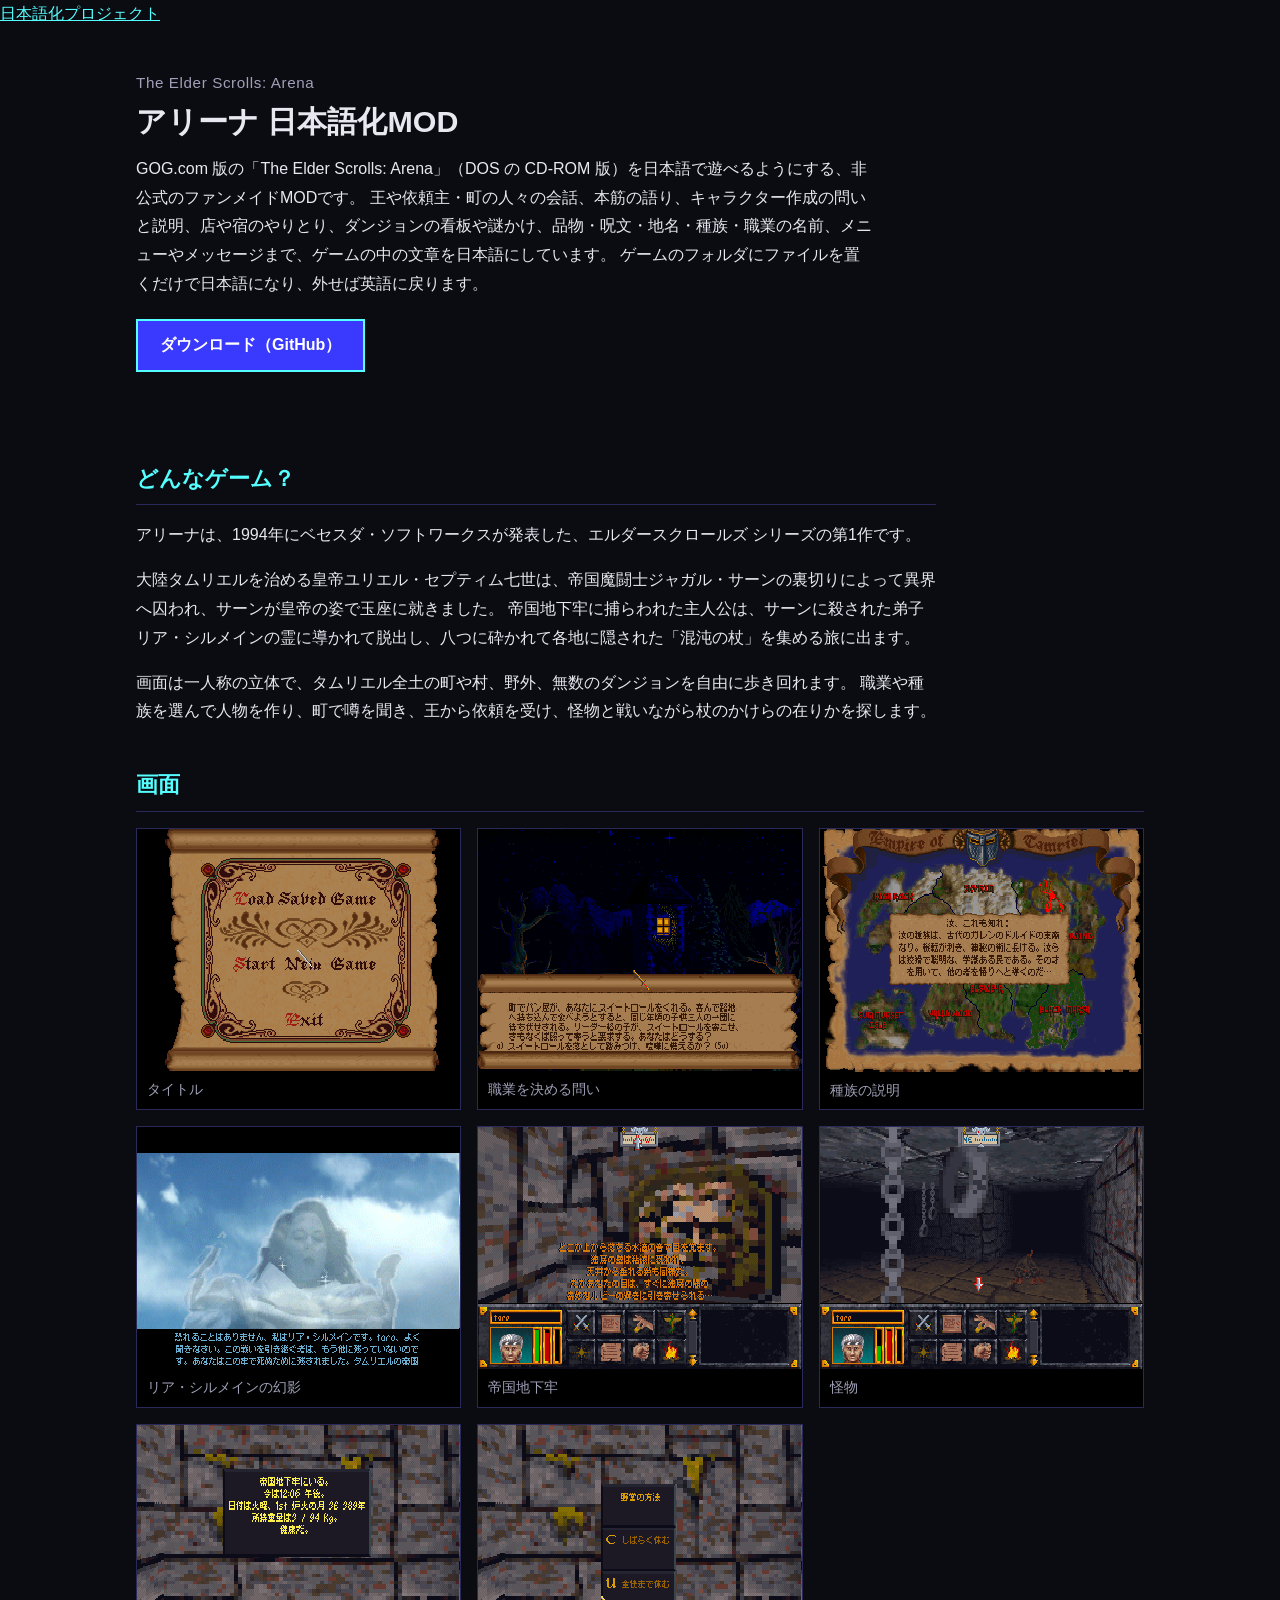
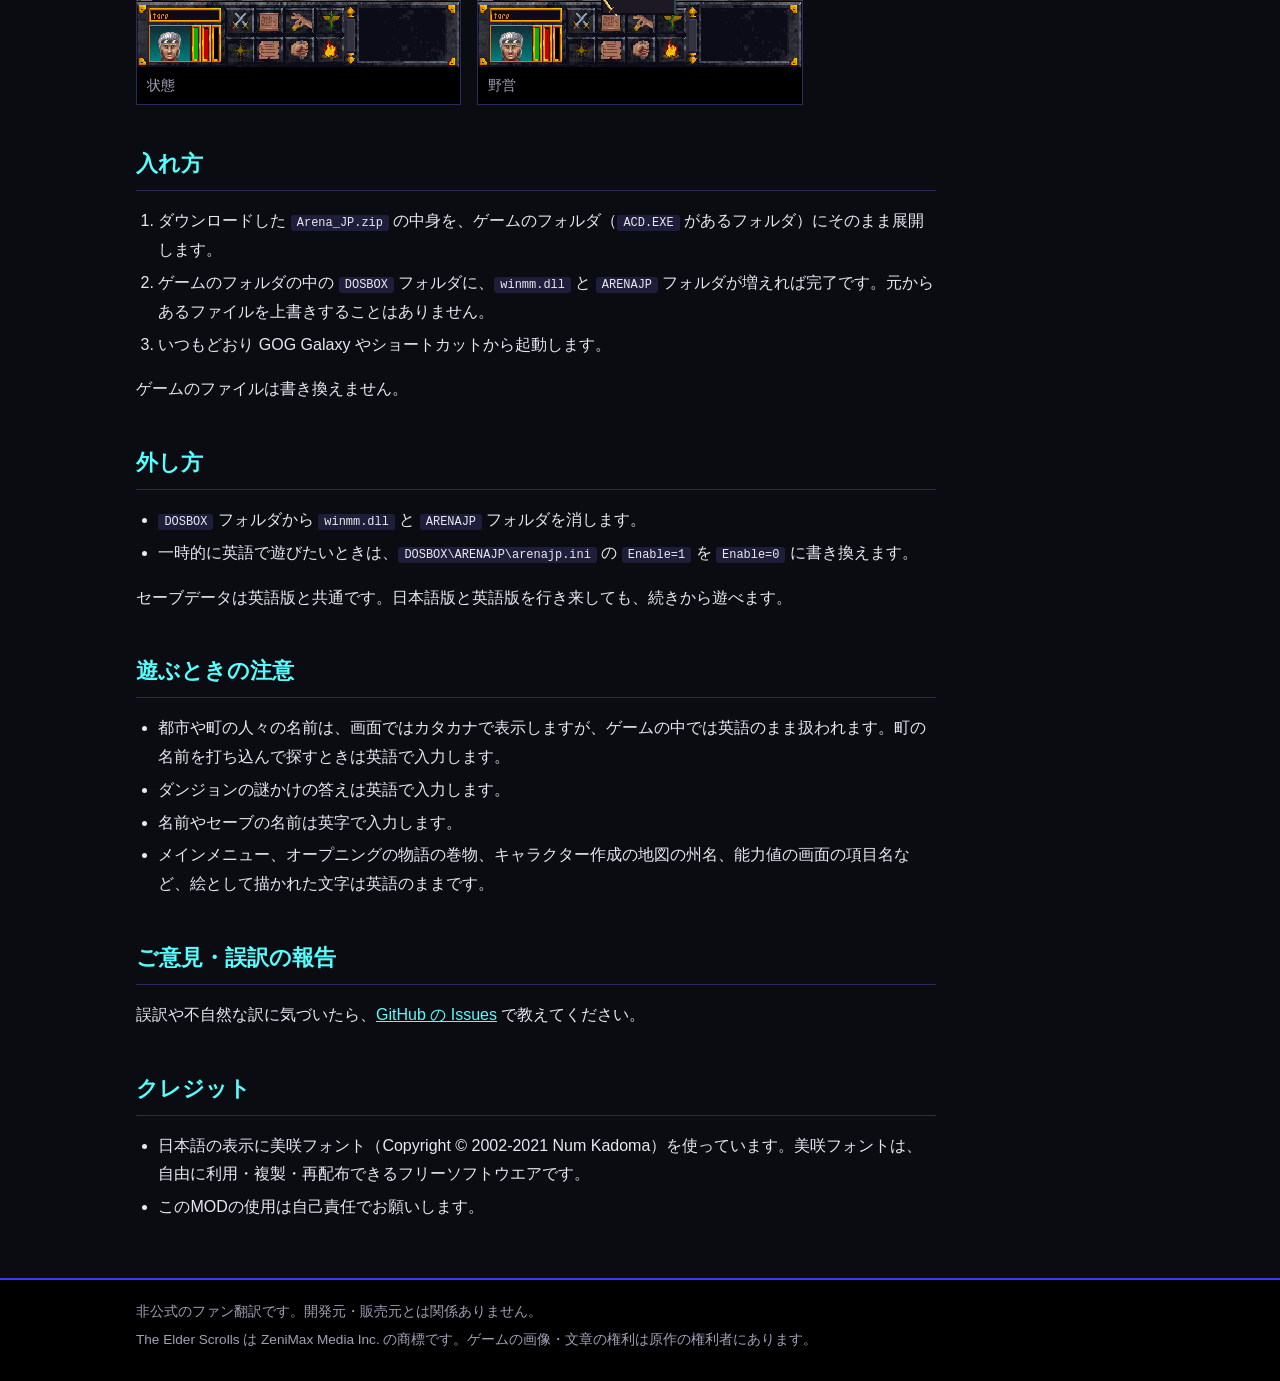
==== docs/arena/index.html @ bdac6918 "エルダースクロールズ シリーズ日本語化のサイトを作り、アリーナの日本語化MODを載せる Co-Authored-By: Claude Opus 5.5 <noreply@anthropic.com>" ====
<!doctype html>
<html lang="ja">
<head>
<meta charset="utf-8">
<meta name="viewport" content="width=device-width, initial-scale=1">
<title>アリーナ 日本語化MOD — エルダースクロールズ シリーズ 日本語化プロジェクト</title>
<meta name="description" content="GOG.com 版 The Elder Scrolls: Arena を日本語で遊べるようにする、非公式のファンメイドMOD。">
<meta property="og:type" content="article">
<meta property="og:title" content="アリーナ 日本語化MOD">
<meta property="og:description" content="GOG.com 版 The Elder Scrolls: Arena を日本語で遊べるようにする、非公式のファンメイドMOD。">
<meta property="og:url" content="https://higesho.github.io/tes-ja/arena/">
<meta property="og:image" content="https://higesho.github.io/tes-ja/arena/img/vision.png">
<link rel="stylesheet" href="../style.css">
</head>
<body>
<header class="jpn" id="jpn"><div class="jpn-band"><a class="jpn-home" href="https://higesho.github.io/ja/">日本語化プロジェクト</a></div></header>
<script src="https://higesho.github.io/ja/nav.js"></script>

<main class="band">
<section class="hero">
<p class="sub">The Elder Scrolls: Arena</p>
<h1>アリーナ 日本語化MOD</h1>
<p class="tag">GOG.com 版の「The Elder Scrolls: Arena」（DOS の CD-ROM 版）を日本語で遊べるようにする、非公式のファンメイドMODです。
王や依頼主・町の人々の会話、本筋の語り、キャラクター作成の問いと説明、店や宿のやりとり、ダンジョンの看板や謎かけ、品物・呪文・地名・種族・職業の名前、メニューやメッセージまで、ゲームの中の文章を日本語にしています。
ゲームのフォルダにファイルを置くだけで日本語になり、外せば英語に戻ります。</p>
<p><a class="dl" href="https://github.com/higesho/tes-ja/releases/tag/arena-v1.0">ダウンロード（GitHub）</a></p>
</section>

<div class="text">
<h2>どんなゲーム？</h2>
<p>アリーナは、1994年にベセスダ・ソフトワークスが発表した、エルダースクロールズ シリーズの第1作です。</p>
<p>大陸タムリエルを治める皇帝ユリエル・セプティム七世は、帝国魔闘士ジャガル・サーンの裏切りによって異界へ囚われ、サーンが皇帝の姿で玉座に就きました。
帝国地下牢に捕らわれた主人公は、サーンに殺された弟子リア・シルメインの霊に導かれて脱出し、八つに砕かれて各地に隠された「混沌の杖」を集める旅に出ます。</p>
<p>画面は一人称の立体で、タムリエル全土の町や村、野外、無数のダンジョンを自由に歩き回れます。
職業や種族を選んで人物を作り、町で噂を聞き、王から依頼を受け、怪物と戦いながら杖のかけらの在りかを探します。</p>
</div>

<h2>画面</h2>
<div class="shots">
  <figure><img src="img/title.png" alt="タイトル（メインメニュー）の画面" loading="lazy"><figcaption>タイトル</figcaption></figure>
  <figure><img src="img/question.png" alt="キャラクター作成で生い立ちの問いに答える画面" loading="lazy"><figcaption>職業を決める問い</figcaption></figure>
  <figure><img src="img/race.png" alt="タムリエルの地図の上に種族の説明が出る画面" loading="lazy"><figcaption>種族の説明</figcaption></figure>
  <figure><img src="img/vision.png" alt="リア・シルメインの幻影が日本語で語りかける画面" loading="lazy"><figcaption>リア・シルメインの幻影</figcaption></figure>
  <figure><img src="img/field.png" alt="帝国地下牢の壁の前に日本語の文が出る画面" loading="lazy"><figcaption>帝国地下牢</figcaption></figure>
  <figure><img src="img/monster.png" alt="地下牢の通路でネズミと出会う画面" loading="lazy"><figcaption>怪物</figcaption></figure>
  <figure><img src="img/status.png" alt="現在地・日付・所持重量を表示した画面" loading="lazy"><figcaption>状態</figcaption></figure>
  <figure><img src="img/camp.png" alt="野営の方法を選ぶ画面" loading="lazy"><figcaption>野営</figcaption></figure>
</div>

<div class="text">
<h2>入れ方</h2>
<ol>
<li>ダウンロードした <code>Arena_JP.zip</code> の中身を、ゲームのフォルダ（<code>ACD.EXE</code> があるフォルダ）にそのまま展開します。</li>
<li>ゲームのフォルダの中の <code>DOSBOX</code> フォルダに、<code>winmm.dll</code> と <code>ARENAJP</code> フォルダが増えれば完了です。元からあるファイルを上書きすることはありません。</li>
<li>いつもどおり GOG Galaxy やショートカットから起動します。</li>
</ol>
<p>ゲームのファイルは書き換えません。</p>

<h2>外し方</h2>
<ul>
<li><code>DOSBOX</code> フォルダから <code>winmm.dll</code> と <code>ARENAJP</code> フォルダを消します。</li>
<li>一時的に英語で遊びたいときは、<code>DOSBOX\ARENAJP\arenajp.ini</code> の <code>Enable=1</code> を <code>Enable=0</code> に書き換えます。</li>
</ul>
<p>セーブデータは英語版と共通です。日本語版と英語版を行き来しても、続きから遊べます。</p>

<h2>遊ぶときの注意</h2>
<ul>
<li>都市や町の人々の名前は、画面ではカタカナで表示しますが、ゲームの中では英語のまま扱われます。町の名前を打ち込んで探すときは英語で入力します。</li>
<li>ダンジョンの謎かけの答えは英語で入力します。</li>
<li>名前やセーブの名前は英字で入力します。</li>
<li>メインメニュー、オープニングの物語の巻物、キャラクター作成の地図の州名、能力値の画面の項目名など、絵として描かれた文字は英語のままです。</li>
</ul>

<h2>ご意見・誤訳の報告</h2>
<p>誤訳や不自然な訳に気づいたら、<a href="https://github.com/higesho/tes-ja/issues">GitHub の Issues</a> で教えてください。</p>

<h2>クレジット</h2>
<ul>
<li>日本語の表示に美咲フォント（Copyright &copy; 2002-2021 Num Kadoma）を使っています。美咲フォントは、自由に利用・複製・再配布できるフリーソフトウエアです。</li>
<li>このMODの使用は自己責任でお願いします。</li>
</ul>
</div>
</main>

<footer class="foot"><div class="band">
  <p>非公式のファン翻訳です。開発元・販売元とは関係ありません。</p>
  <p>The Elder Scrolls は ZeniMax Media Inc. の商標です。ゲームの画像・文章の権利は原作の権利者にあります。</p>
</div></footer>
</body>
</html>
---- docs/style.css ----
/* レルムズ・オブ・アルカニア シリーズ 日本語化プロジェクト — 共通スタイル（ultima-ja と共通） */
:root {
  --bg: #0b0b12;
  --panel: #14142a;
  --line: #2a2a5a;
  --text: #e8e8f0;
  --muted: #a0a0b8;
  --cyan: #55ffff;
  --blue: #3a3aff;
  --gold: #ffd75a;
  --green: #55ff55;
}

* { box-sizing: border-box; }

html { -webkit-text-size-adjust: 100%; }

body {
  margin: 0;
  background: var(--bg);
  color: var(--text);
  font-family: "Hiragino Kaku Gothic ProN", "Hiragino Sans", "Yu Gothic UI", "Meiryo", sans-serif;
  line-height: 1.8;
}

a { color: var(--cyan); }
a:hover { color: #ffffff; }

.band { max-width: 1040px; margin: 0 auto; padding: 0 16px; }

/* 上の帯 */
header.top { border-bottom: 2px solid var(--blue); background: #000; }
header.top .band { display: flex; flex-wrap: wrap; align-items: center; gap: 8px 24px; padding-top: 10px; padding-bottom: 10px; }
.brand { color: var(--cyan); font-weight: bold; font-size: 1.1rem; text-decoration: none; letter-spacing: 0.05em; }
header.top nav { display: flex; flex-wrap: wrap; gap: 4px 16px; }
header.top nav a { color: var(--muted); text-decoration: none; }
header.top nav a:hover, header.top nav a.here { color: var(--text); }

/* 冒頭 */
.hero { padding: 40px 0 24px; }
.hero h1 { margin: 0 0 12px; font-size: 1.9rem; line-height: 1.4; }
.hero .sub { margin: 0 0 4px; color: var(--muted); font-size: 0.95rem; letter-spacing: 0.04em; }
.hero p.tag { margin: 0 0 20px; max-width: 46em; }

.dl { display: inline-block; margin: 0 12px 8px 0; padding: 10px 22px; background: var(--blue); color: #fff; text-decoration: none; font-weight: bold; border: 2px solid var(--cyan); }
.dl:hover { background: #5555ff; color: #fff; }
.dl.sub { background: transparent; border-color: var(--line); color: var(--text); font-weight: normal; }

h2 { margin: 40px 0 12px; padding-bottom: 6px; border-bottom: 1px solid var(--line); font-size: 1.35rem; color: var(--cyan); }
h3 { margin: 24px 0 8px; font-size: 1.1rem; }

code { background: #1e1e3a; padding: 1px 6px; border-radius: 3px; font-size: 0.92em; word-break: break-all; }

/* 作品一覧 */
.titles { display: grid; grid-template-columns: repeat(auto-fill, minmax(230px, 1fr)); gap: 16px; margin: 16px 0 8px; padding: 0; list-style: none; }
.titles li { background: var(--panel); border: 1px solid var(--line); display: flex; flex-direction: column; }
.titles li.ready { border-color: var(--cyan); }
.titles .thumb { display: block; aspect-ratio: 4 / 3; background: #000; border-bottom: 1px solid var(--line); overflow: hidden; }
.titles .thumb img { width: 100%; height: 100%; object-fit: fill; image-rendering: pixelated; display: block; }
.titles .thumb.none { display: flex; align-items: center; justify-content: center; color: #3a3a6a; font-size: 3rem; font-weight: bold; font-family: Georgia, "Times New Roman", serif; }
.titles .body { padding: 12px 14px 14px; display: flex; flex-direction: column; gap: 4px; flex: 1; }
.titles .name { font-weight: bold; font-size: 1.05rem; }
.titles .orig { color: var(--muted); font-size: 0.85rem; line-height: 1.5; }
.titles .desc { font-size: 0.9rem; margin-top: 4px; flex: 1; }
.titles .more { margin-top: 8px; font-size: 0.9rem; }
.state { display: inline-block; align-self: flex-start; padding: 0 8px; font-size: 0.8rem; border: 1px solid; }
.state.ready { color: var(--green); border-color: var(--green); }
.state.wip { color: var(--gold); border-color: var(--gold); }
.state.plan { color: var(--muted); border-color: var(--line); }

/* 画面 */
.shots { display: grid; grid-template-columns: repeat(auto-fill, minmax(300px, 1fr)); gap: 16px; margin: 16px 0; }
.shots figure { margin: 0; background: #000; border: 1px solid var(--line); }
.shots img { display: block; width: 100%; aspect-ratio: 4 / 3; object-fit: fill; image-rendering: pixelated; }
.shots figcaption { padding: 6px 10px; font-size: 0.88rem; color: var(--muted); }

/* 文章 */
.text { max-width: 50em; }
.text ol, .text ul { padding-left: 1.4em; }
.text li { margin: 4px 0; }
.note { background: var(--panel); border-left: 4px solid var(--cyan); padding: 10px 14px; margin: 16px 0; }

table.ver { border-collapse: collapse; font-size: 0.88rem; margin: 8px 0; }
table.ver th, table.ver td { border: 1px solid var(--line); padding: 4px 10px; text-align: left; }
table.ver th { background: var(--panel); font-weight: normal; color: var(--muted); }
.scroll { overflow-x: auto; }

/* 下の帯 */
footer.foot { margin-top: 56px; border-top: 2px solid var(--blue); background: #000; color: var(--muted); font-size: 0.85rem; }
footer.foot .band { padding-top: 16px; padding-bottom: 24px; }
footer.foot p { margin: 4px 0; }

@media (max-width: 600px) {
  .hero h1 { font-size: 1.5rem; }
  .shots { grid-template-columns: 1fr; }
}

/* メニュー: 同じシリーズのリンクを左、GitHub、ほかのシリーズ（higesho.github.io の別サイト）を右に並べ、
   ほかのシリーズは区切り線・金色・「↗」で見分ける */
header.top nav a[href^="https://github.com/"] { order: 1; }
header.top nav a[href^="https://higesho.github.io/"] { order: 2; color: var(--gold); opacity: 0.85; }
header.top nav a[href^="https://higesho.github.io/"]::before { content: "↗ "; }
header.top nav a[href^="https://higesho.github.io/"]:hover { color: #fff; opacity: 1; }
header.top nav a:not([href^="https://higesho.github.io/"]) + a[href^="https://higesho.github.io/"] { margin-left: 4px; padding-left: 16px; border-left: 1px solid var(--line); }
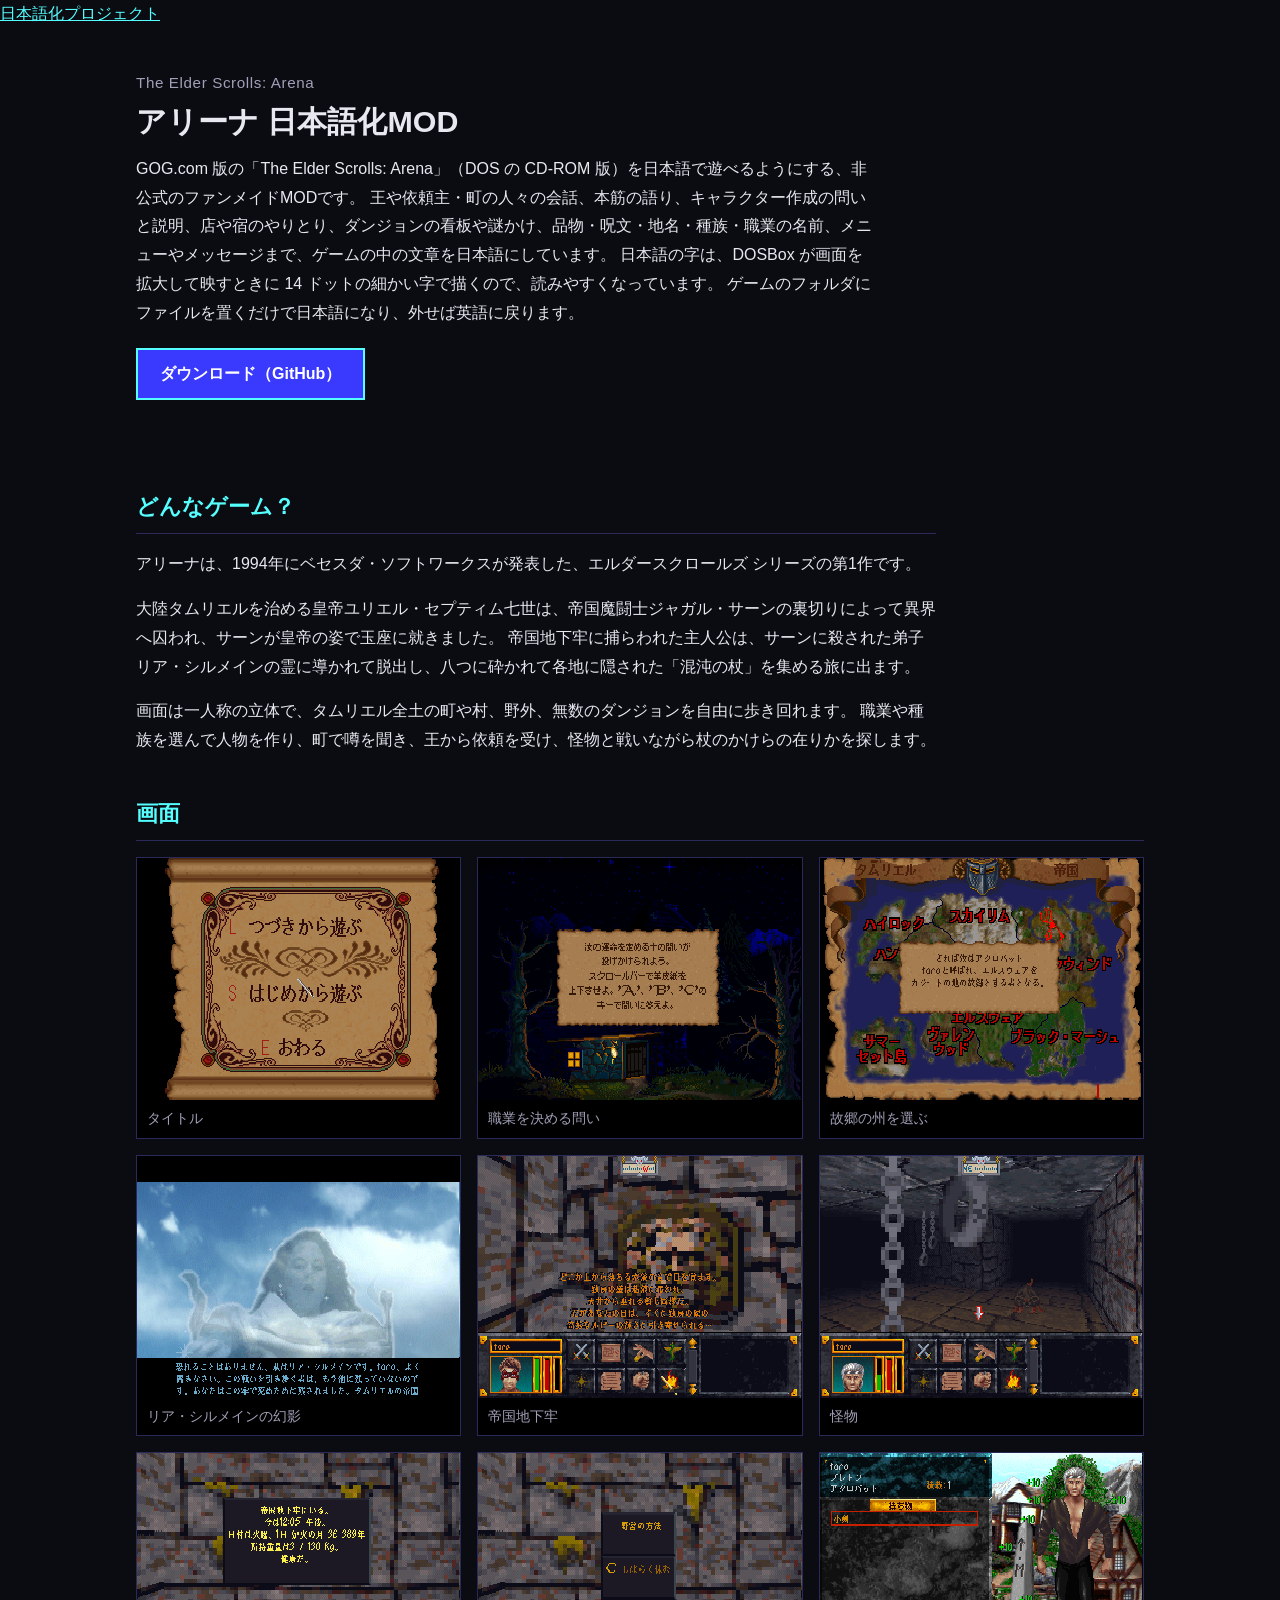
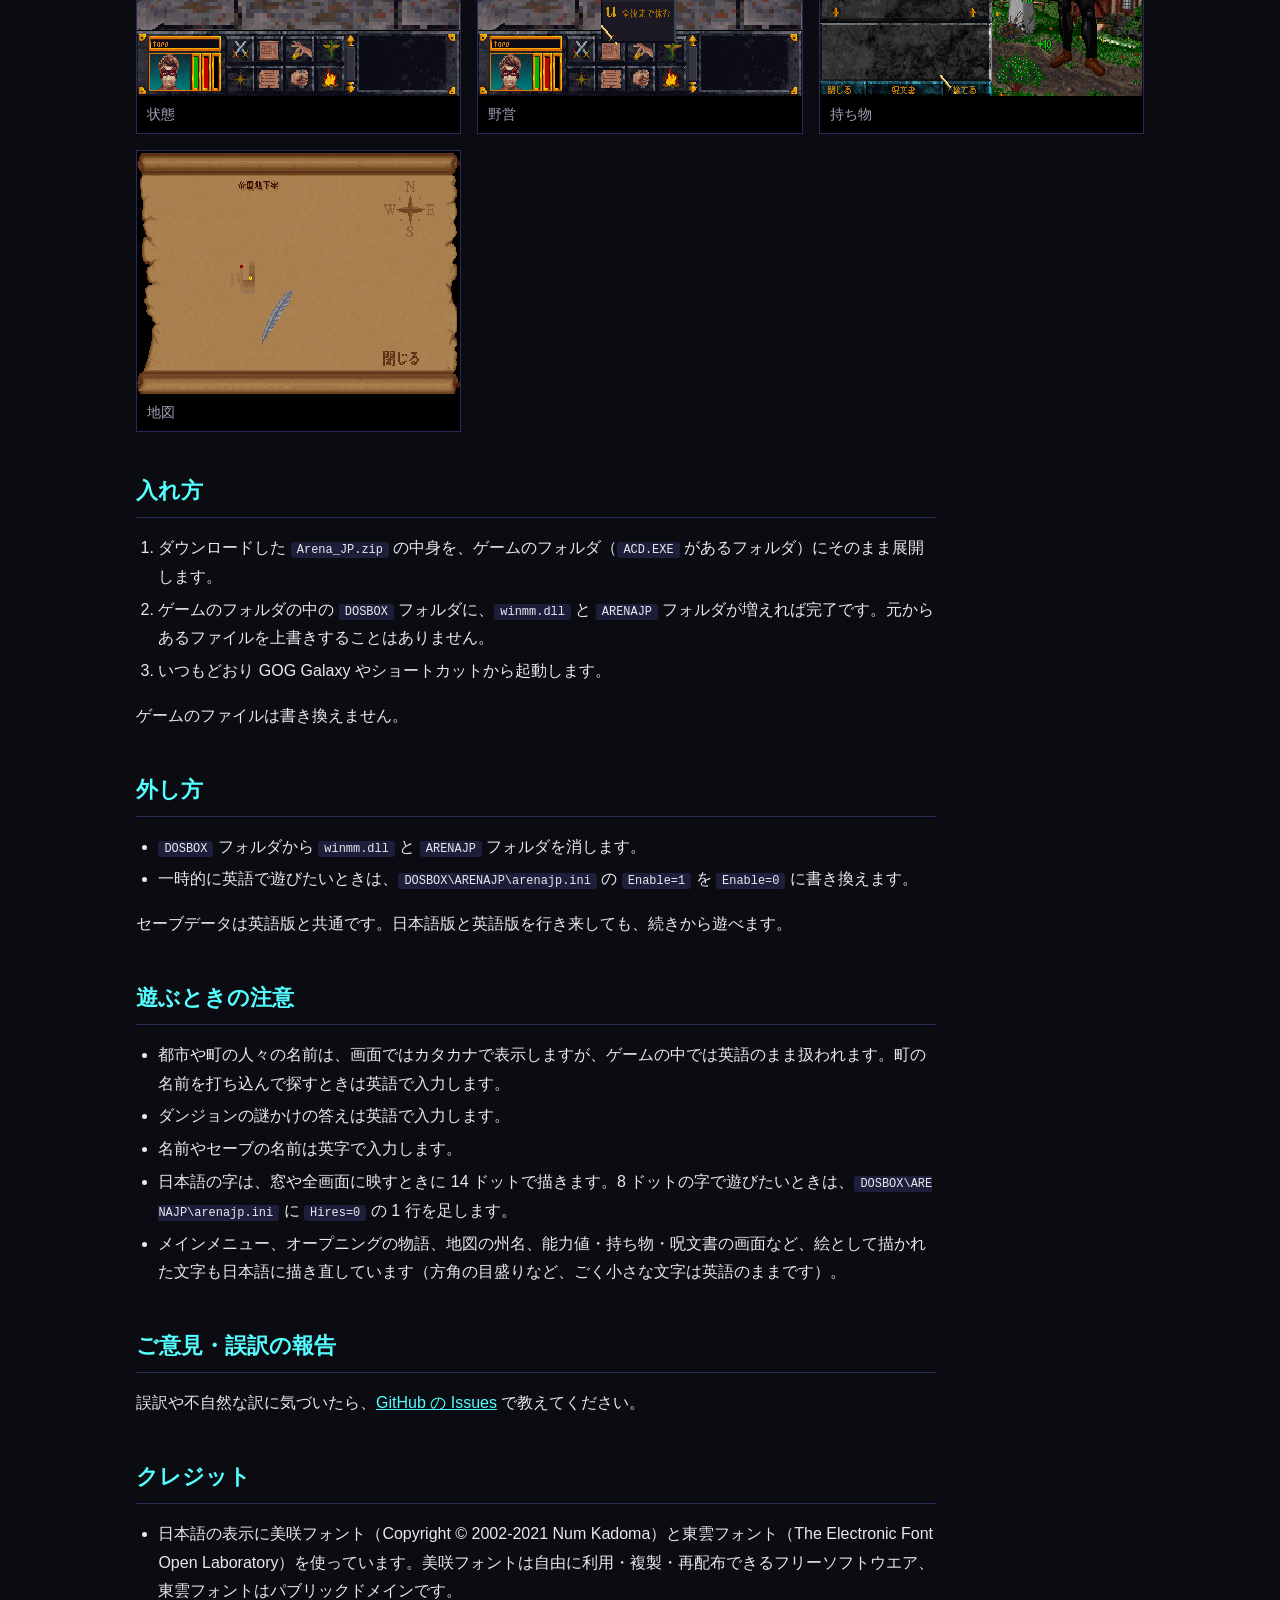
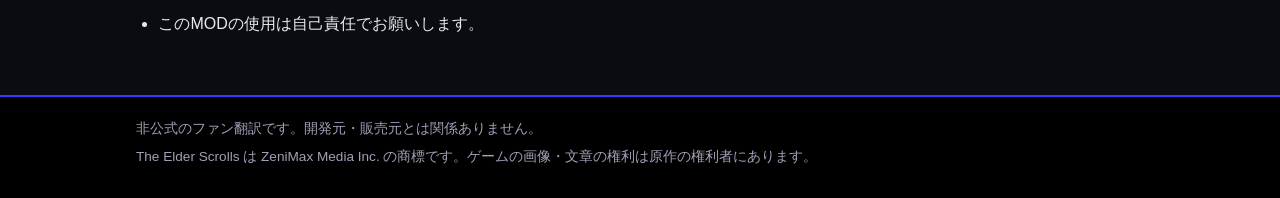
==== commit eb0f16e4: "アリーナ: 絵の中の文字の日本語化と 14 ドットの字に合わせて紹介ページと画面を更新 Co-Authored-By: Claude Opus 5.5 <noreply@anthropic.com>" ====
--- a/docs/arena/index.html
+++ b/docs/arena/index.html
@@ -22,6 +22,7 @@
 <h1>アリーナ 日本語化MOD</h1>
 <p class="tag">GOG.com 版の「The Elder Scrolls: Arena」（DOS の CD-ROM 版）を日本語で遊べるようにする、非公式のファンメイドMODです。
 王や依頼主・町の人々の会話、本筋の語り、キャラクター作成の問いと説明、店や宿のやりとり、ダンジョンの看板や謎かけ、品物・呪文・地名・種族・職業の名前、メニューやメッセージまで、ゲームの中の文章を日本語にしています。
+日本語の字は、DOSBox が画面を拡大して映すときに 14 ドットの細かい字で描くので、読みやすくなっています。
 ゲームのフォルダにファイルを置くだけで日本語になり、外せば英語に戻ります。</p>
 <p><a class="dl" href="https://github.com/higesho/tes-ja/releases/tag/arena-v1.0">ダウンロード（GitHub）</a></p>
 </section>
@@ -38,13 +39,15 @@
 <h2>画面</h2>
 <div class="shots">
   <figure><img src="img/title.png" alt="タイトル（メインメニュー）の画面" loading="lazy"><figcaption>タイトル</figcaption></figure>
-  <figure><img src="img/question.png" alt="キャラクター作成で生い立ちの問いに答える画面" loading="lazy"><figcaption>職業を決める問い</figcaption></figure>
-  <figure><img src="img/race.png" alt="タムリエルの地図の上に種族の説明が出る画面" loading="lazy"><figcaption>種族の説明</figcaption></figure>
+  <figure><img src="img/question.png" alt="キャラクター作成で職業を決める問いの説明が出る画面" loading="lazy"><figcaption>職業を決める問い</figcaption></figure>
+  <figure><img src="img/race.png" alt="州の名前を日本語で描いたタムリエルの地図の上に、故郷を決める文が出る画面" loading="lazy"><figcaption>故郷の州を選ぶ</figcaption></figure>
   <figure><img src="img/vision.png" alt="リア・シルメインの幻影が日本語で語りかける画面" loading="lazy"><figcaption>リア・シルメインの幻影</figcaption></figure>
-  <figure><img src="img/field.png" alt="帝国地下牢の壁の前に日本語の文が出る画面" loading="lazy"><figcaption>帝国地下牢</figcaption></figure>
+  <figure><img src="img/field.png" alt="帝国地下牢で目覚めたときの語りが日本語で出る画面" loading="lazy"><figcaption>帝国地下牢</figcaption></figure>
   <figure><img src="img/monster.png" alt="地下牢の通路でネズミと出会う画面" loading="lazy"><figcaption>怪物</figcaption></figure>
   <figure><img src="img/status.png" alt="現在地・日付・所持重量を表示した画面" loading="lazy"><figcaption>状態</figcaption></figure>
   <figure><img src="img/camp.png" alt="野営の方法を選ぶ画面" loading="lazy"><figcaption>野営</figcaption></figure>
+  <figure><img src="img/equip.png" alt="見出しやボタンを日本語で描いた持ち物の画面" loading="lazy"><figcaption>持ち物</figcaption></figure>
+  <figure><img src="img/automap.png" alt="帝国地下牢の自動地図" loading="lazy"><figcaption>地図</figcaption></figure>
 </div>
 
 <div class="text">
@@ -68,7 +71,8 @@
 <li>都市や町の人々の名前は、画面ではカタカナで表示しますが、ゲームの中では英語のまま扱われます。町の名前を打ち込んで探すときは英語で入力します。</li>
 <li>ダンジョンの謎かけの答えは英語で入力します。</li>
 <li>名前やセーブの名前は英字で入力します。</li>
-<li>メインメニュー、オープニングの物語の巻物、キャラクター作成の地図の州名、能力値の画面の項目名など、絵として描かれた文字は英語のままです。</li>
+<li>日本語の字は、窓や全画面に映すときに 14 ドットで描きます。8 ドットの字で遊びたいときは、<code>DOSBOX\ARENAJP\arenajp.ini</code> に <code>Hires=0</code> の 1 行を足します。</li>
+<li>メインメニュー、オープニングの物語、地図の州名、能力値・持ち物・呪文書の画面など、絵として描かれた文字も日本語に描き直しています（方角の目盛りなど、ごく小さな文字は英語のままです）。</li>
 </ul>
 
 <h2>ご意見・誤訳の報告</h2>
@@ -76,7 +80,7 @@
 
 <h2>クレジット</h2>
 <ul>
-<li>日本語の表示に美咲フォント（Copyright &copy; 2002-2021 Num Kadoma）を使っています。美咲フォントは、自由に利用・複製・再配布できるフリーソフトウエアです。</li>
+<li>日本語の表示に美咲フォント（Copyright &copy; 2002-2021 Num Kadoma）と東雲フォント（The Electronic Font Open Laboratory）を使っています。美咲フォントは自由に利用・複製・再配布できるフリーソフトウエア、東雲フォントはパブリックドメインです。</li>
 <li>このMODの使用は自己責任でお願いします。</li>
 </ul>
 </div>
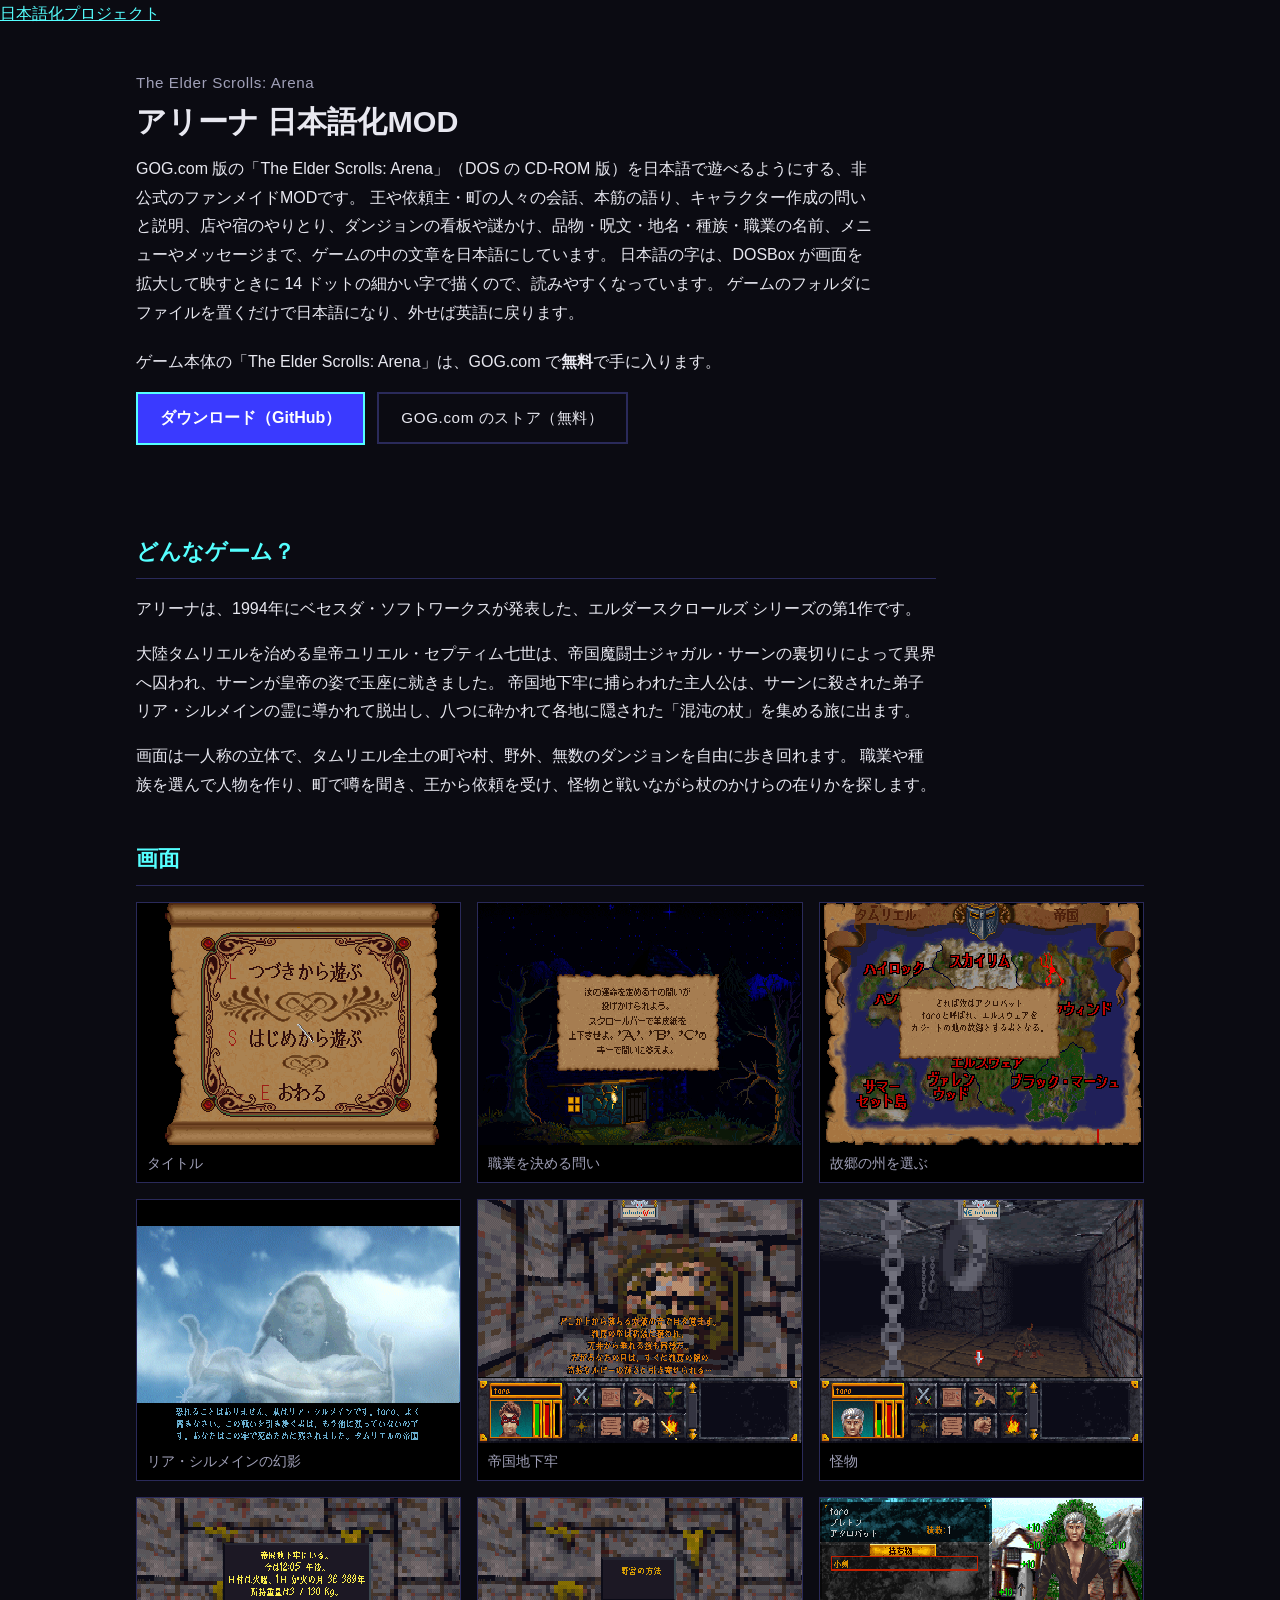
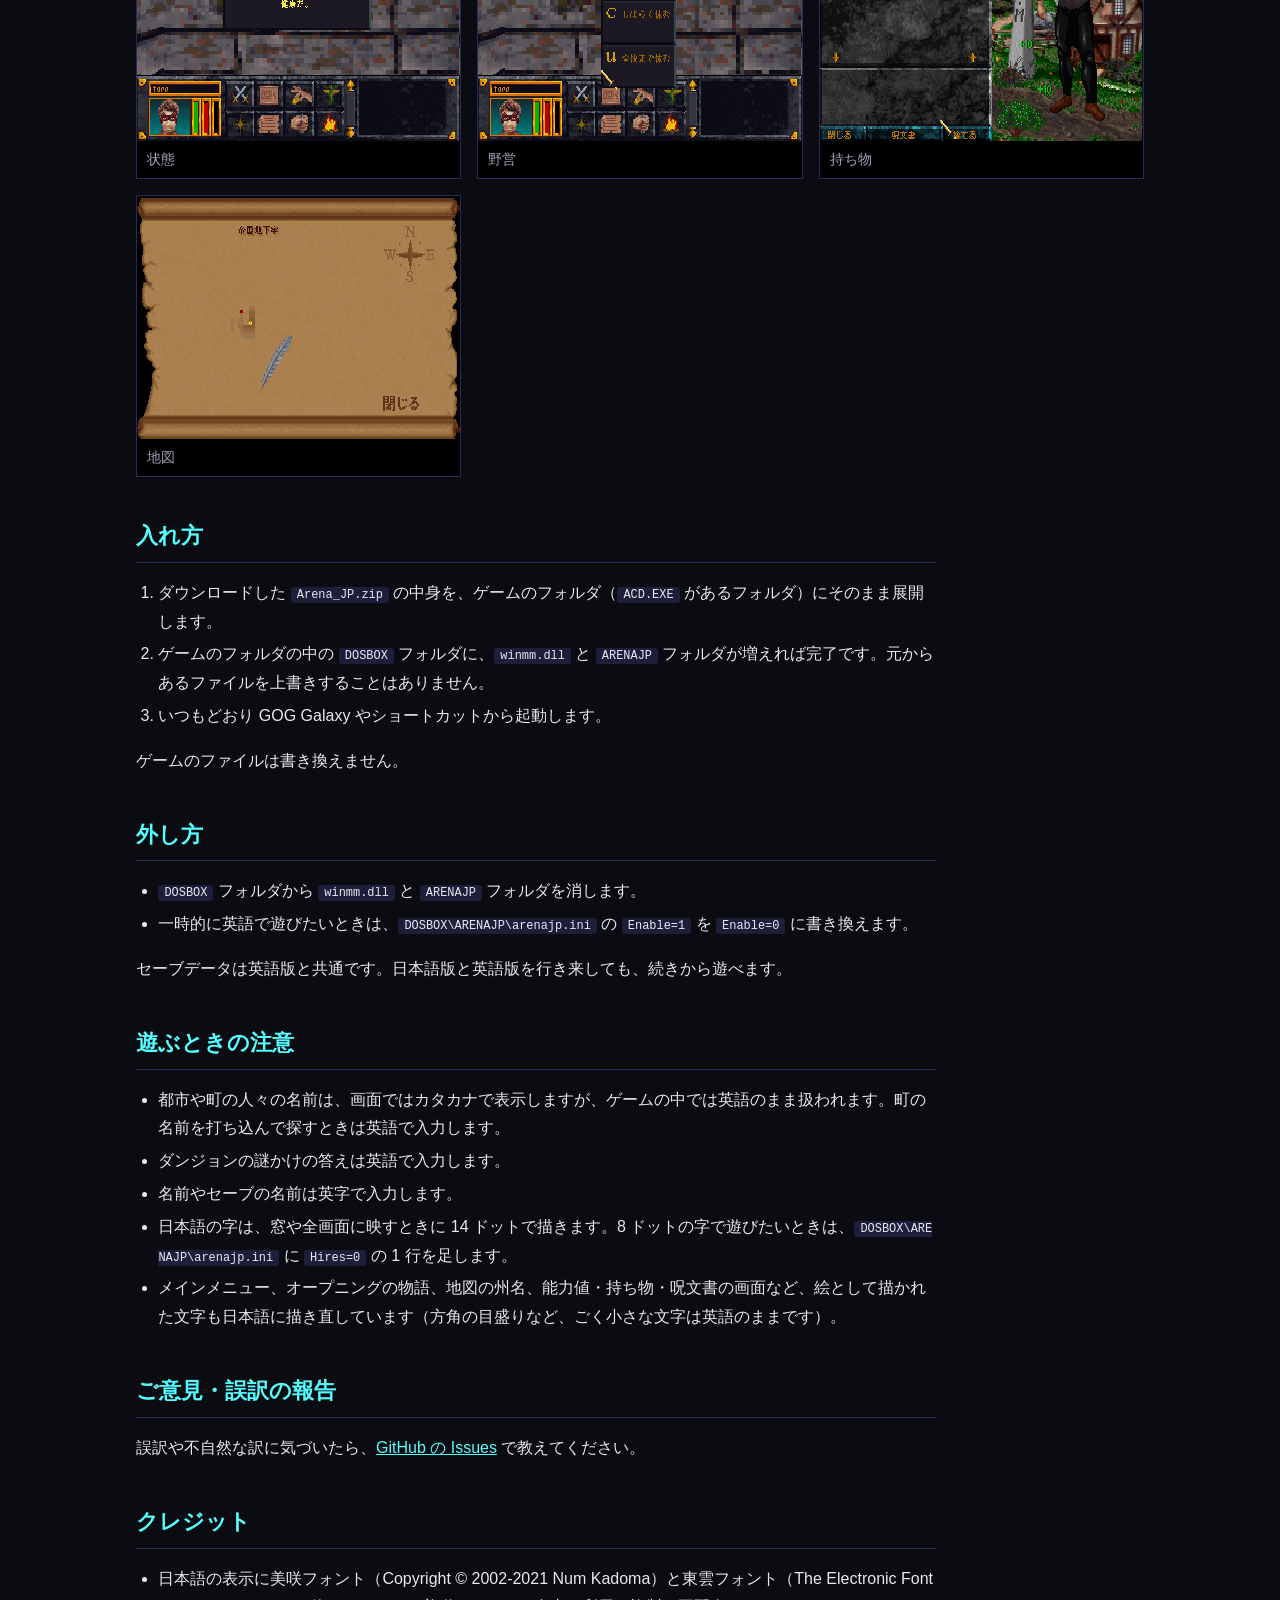
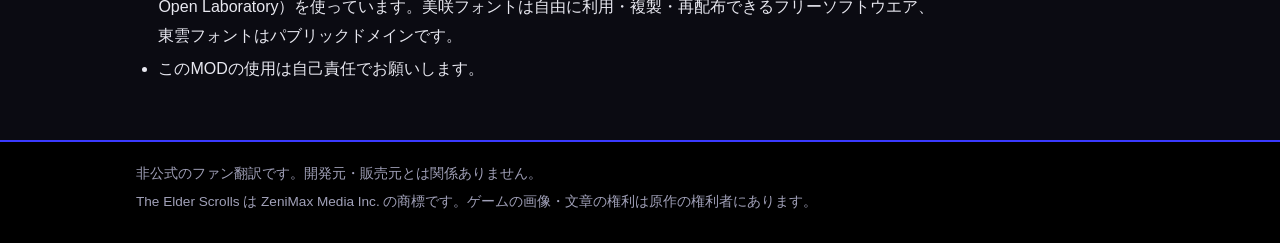
==== commit f0d40532: "アリーナ: GOG.com のストアへのリンクを足す（ゲーム本体は無料） Co-Authored-By: Claude Opus 5.5 <noreply@anthropic.com>" ====
--- a/docs/arena/index.html
+++ b/docs/arena/index.html
@@ -24,7 +24,8 @@
 王や依頼主・町の人々の会話、本筋の語り、キャラクター作成の問いと説明、店や宿のやりとり、ダンジョンの看板や謎かけ、品物・呪文・地名・種族・職業の名前、メニューやメッセージまで、ゲームの中の文章を日本語にしています。
 日本語の字は、DOSBox が画面を拡大して映すときに 14 ドットの細かい字で描くので、読みやすくなっています。
 ゲームのフォルダにファイルを置くだけで日本語になり、外せば英語に戻ります。</p>
-<p><a class="dl" href="https://github.com/higesho/tes-ja/releases/tag/arena-v1.0">ダウンロード（GitHub）</a></p>
+<p>ゲーム本体の「The Elder Scrolls: Arena」は、GOG.com で<strong>無料</strong>で手に入ります。</p>
+<p><a class="dl" href="https://github.com/higesho/tes-ja/releases/tag/arena-v1.0">ダウンロード（GitHub）</a><a class="dl sub" href="https://www.gog.com/en/game/the_elder_scrolls_arena">GOG.com のストア（無料）</a></p>
 </section>
 
 <div class="text">
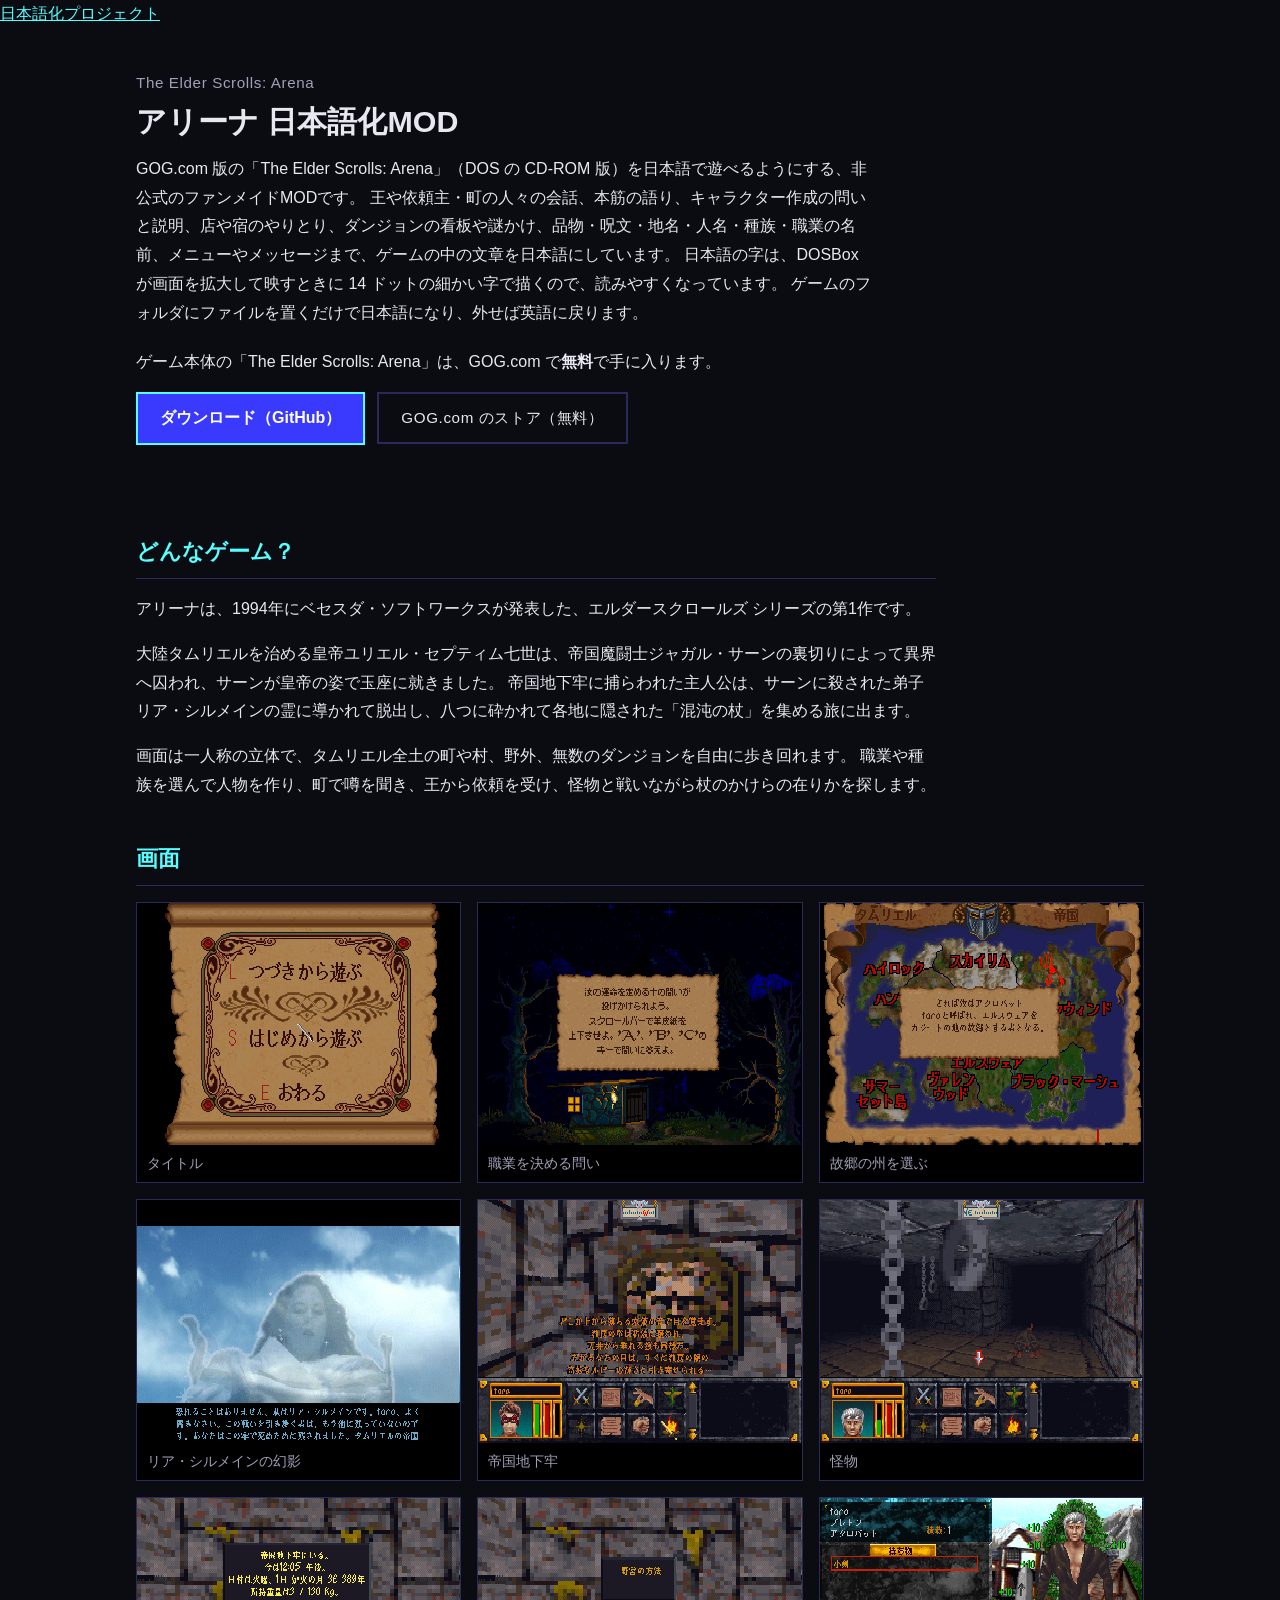
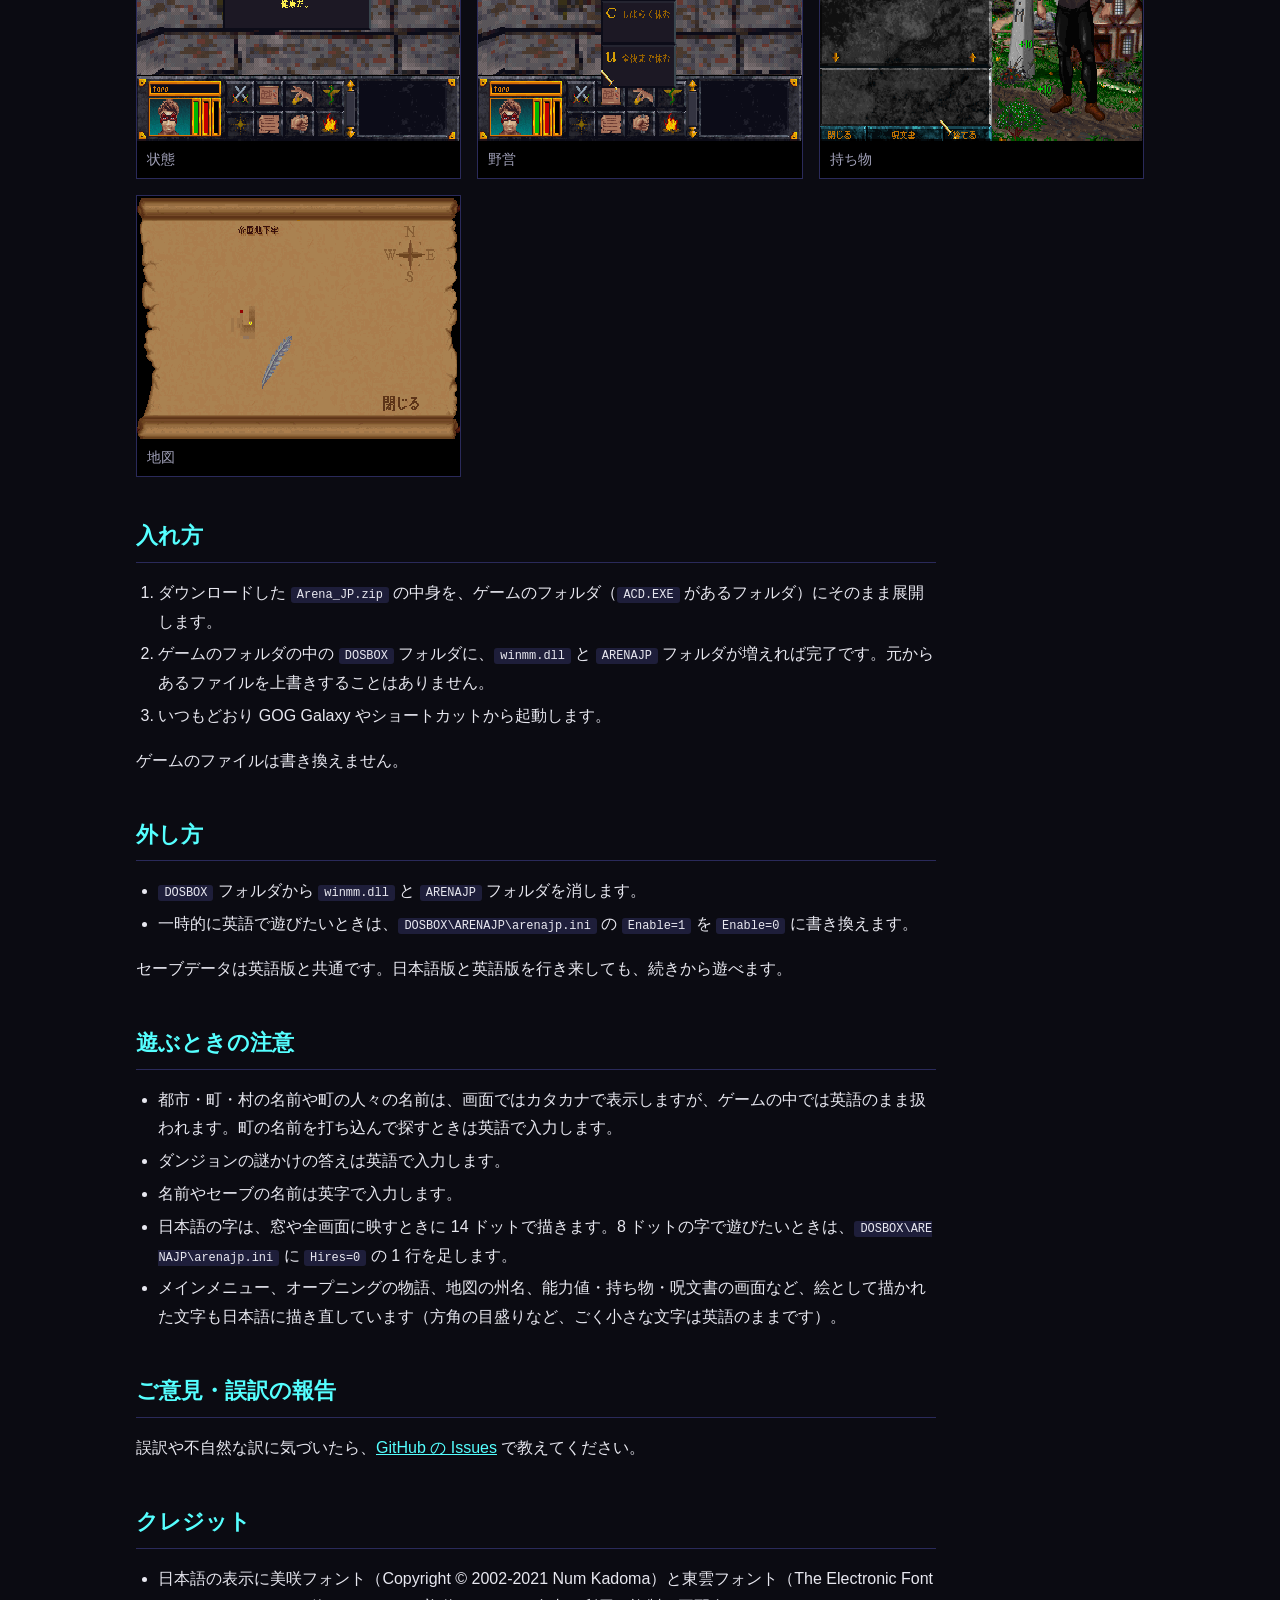
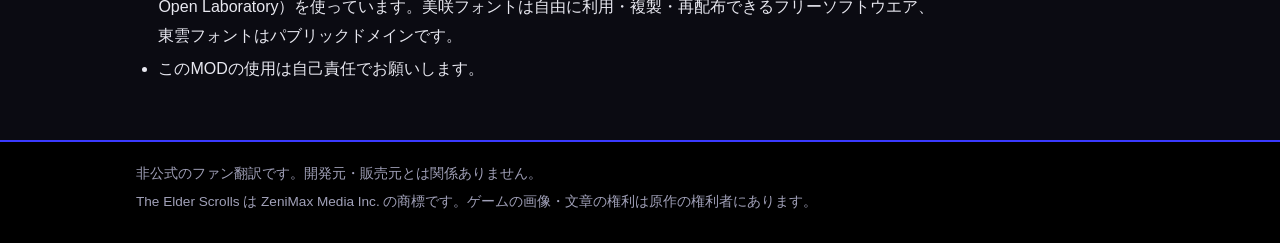
==== commit 8af4074a: "アリーナ v1.1: 町・村と人の名前のカタカナ化に合わせてダウンロード先と説明を更新 Co-Authored-By: Claude Opus 5.5 <noreply@anthropic.com>" ====
--- a/docs/arena/index.html
+++ b/docs/arena/index.html
@@ -21,11 +21,11 @@
 <p class="sub">The Elder Scrolls: Arena</p>
 <h1>アリーナ 日本語化MOD</h1>
 <p class="tag">GOG.com 版の「The Elder Scrolls: Arena」（DOS の CD-ROM 版）を日本語で遊べるようにする、非公式のファンメイドMODです。
-王や依頼主・町の人々の会話、本筋の語り、キャラクター作成の問いと説明、店や宿のやりとり、ダンジョンの看板や謎かけ、品物・呪文・地名・種族・職業の名前、メニューやメッセージまで、ゲームの中の文章を日本語にしています。
+王や依頼主・町の人々の会話、本筋の語り、キャラクター作成の問いと説明、店や宿のやりとり、ダンジョンの看板や謎かけ、品物・呪文・地名・人名・種族・職業の名前、メニューやメッセージまで、ゲームの中の文章を日本語にしています。
 日本語の字は、DOSBox が画面を拡大して映すときに 14 ドットの細かい字で描くので、読みやすくなっています。
 ゲームのフォルダにファイルを置くだけで日本語になり、外せば英語に戻ります。</p>
 <p>ゲーム本体の「The Elder Scrolls: Arena」は、GOG.com で<strong>無料</strong>で手に入ります。</p>
-<p><a class="dl" href="https://github.com/higesho/tes-ja/releases/tag/arena-v1.0">ダウンロード（GitHub）</a><a class="dl sub" href="https://www.gog.com/en/game/the_elder_scrolls_arena">GOG.com のストア（無料）</a></p>
+<p><a class="dl" href="https://github.com/higesho/tes-ja/releases/tag/arena-v1.1">ダウンロード（GitHub）</a><a class="dl sub" href="https://www.gog.com/en/game/the_elder_scrolls_arena">GOG.com のストア（無料）</a></p>
 </section>
 
 <div class="text">
@@ -69,7 +69,7 @@
 
 <h2>遊ぶときの注意</h2>
 <ul>
-<li>都市や町の人々の名前は、画面ではカタカナで表示しますが、ゲームの中では英語のまま扱われます。町の名前を打ち込んで探すときは英語で入力します。</li>
+<li>都市・町・村の名前や町の人々の名前は、画面ではカタカナで表示しますが、ゲームの中では英語のまま扱われます。町の名前を打ち込んで探すときは英語で入力します。</li>
 <li>ダンジョンの謎かけの答えは英語で入力します。</li>
 <li>名前やセーブの名前は英字で入力します。</li>
 <li>日本語の字は、窓や全画面に映すときに 14 ドットで描きます。8 ドットの字で遊びたいときは、<code>DOSBOX\ARENAJP\arenajp.ini</code> に <code>Hires=0</code> の 1 行を足します。</li>
